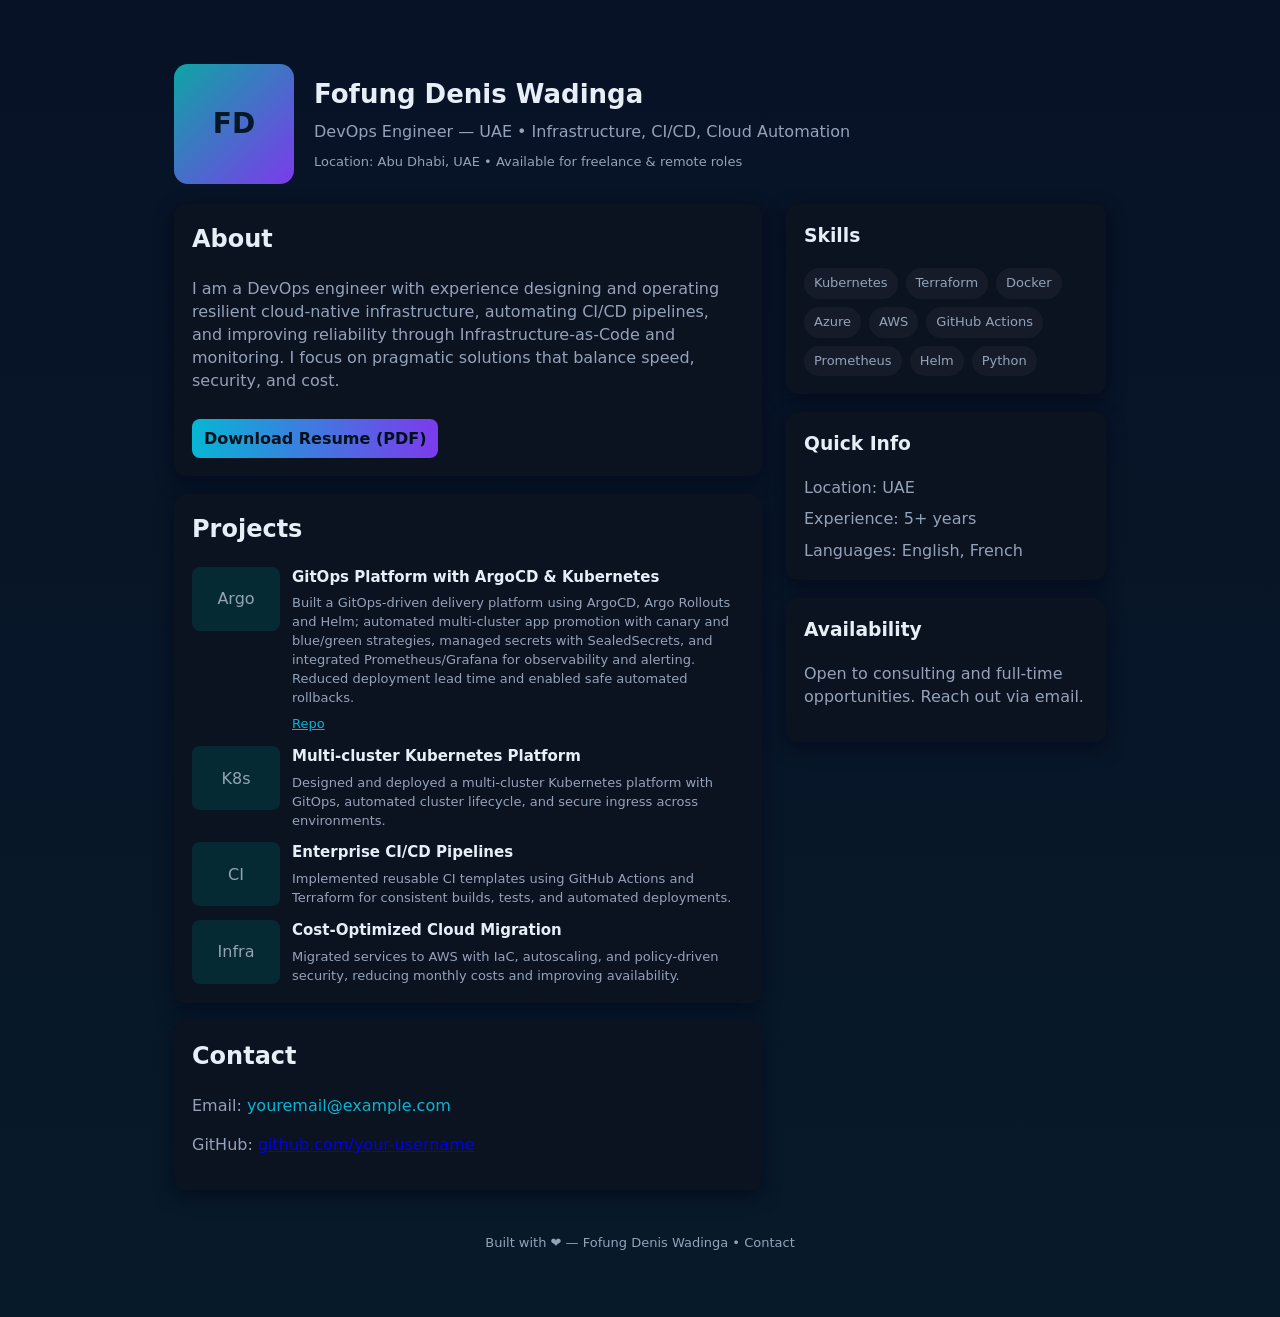
==== den-profile.html @ 2a3660de "prepare for amplify: add index redirect and readme" ====
<!doctype html>
<html lang="en">
<head>
  <meta charset="utf-8" />
  <meta name="viewport" content="width=device-width,initial-scale=1" />
  <title>Fofung Denis Wadinga — Profile</title>
  <meta name="description" content="Portfolio of Fofung Denis Wadinga — DevOps Engineer, UAE." />
  <style>
    :root{--bg:#0f1724;--card:#0b1220;--muted:#94a3b8;--accent:#06b6d4;--glass:rgba(255,255,255,0.04)}
    *{box-sizing:border-box}
    body{margin:0;font-family:Inter,Segoe UI,Roboto,system-ui,Arial;background:linear-gradient(180deg,#071226 0%,#071a2a 100%);color:#e6eef6;line-height:1.45}
    .container{max-width:980px;margin:40px auto;padding:24px}
    header{display:flex;gap:20px;align-items:center}
    .avatar{width:120px;height:120px;border-radius:14px;flex:0 0 120px;background:linear-gradient(135deg,#0ea5a4,#7c3aed);display:flex;align-items:center;justify-content:center;font-weight:700;font-size:28px;color:#041826}
    h1{margin:0;font-size:26px}
    .sub{color:var(--muted);margin-top:6px}
    .grid{display:grid;grid-template-columns:1fr 320px;gap:24px;margin-top:20px}
    .card{background:var(--card);padding:18px;border-radius:12px;box-shadow:0 6px 18px rgba(2,6,23,0.6)}
    .section{margin-bottom:18px}
    .skills{display:flex;flex-wrap:wrap;gap:8px;margin-top:10px}
    .skill{background:var(--glass);padding:6px 10px;border-radius:999px;color:var(--muted);font-size:13px}
    .projects{display:flex;flex-direction:column;gap:12px}
    .proj{display:flex;gap:12px;align-items:flex-start}
    .proj .thumb{width:88px;height:64px;border-radius:8px;background:#062a33;flex:0 0 88px;display:flex;align-items:center;justify-content:center;color:var(--muted)}
    .proj h3{margin:0;font-size:15px}
    .proj p{margin:6px 0 0;color:var(--muted);font-size:13px}
    .contact a{color:var(--accent);text-decoration:none}
    footer{margin-top:26px;text-align:center;color:var(--muted);font-size:13px}
    .download{display:inline-block;margin-top:10px;background:linear-gradient(90deg,var(--accent),#7c3aed);color:#021019;padding:8px 12px;border-radius:8px;text-decoration:none;font-weight:600}
    @media (max-width:900px){.grid{grid-template-columns:1fr}.avatar{width:96px;height:96px;font-size:22px}}
  </style>
</head>
<body>
  <div class="container">
    <header>
      <div class="avatar">FD</div>
      <div>
        <h1>Fofung Denis Wadinga</h1>
        <div class="sub">DevOps Engineer — UAE • Infrastructure, CI/CD, Cloud Automation</div>
        <div style="margin-top:10px;color:var(--muted);font-size:13px">Location: Abu Dhabi, UAE • Available for freelance & remote roles</div>
      </div>
    </header>

    <div class="grid">
      <main>
        <section class="card section">
          <h2 style="margin-top:0">About</h2>
          <p style="color:var(--muted)">I am a DevOps engineer with experience designing and operating resilient cloud-native infrastructure, automating CI/CD pipelines, and improving reliability through Infrastructure-as-Code and monitoring. I focus on pragmatic solutions that balance speed, security, and cost.</p>
          <a class="download" href="#" download>Download Resume (PDF)</a>
        </section>

        <section class="card section">
          <h2 style="margin-top:0">Projects</h2>
          <div class="projects">
            <article class="proj">
              <div class="thumb">Argo</div>
              <div>
                <h3>GitOps Platform with ArgoCD &amp; Kubernetes</h3>
                <p>Built a GitOps-driven delivery platform using ArgoCD, Argo Rollouts and Helm; automated multi-cluster app promotion with canary and blue/green strategies, managed secrets with SealedSecrets, and integrated Prometheus/Grafana for observability and alerting. Reduced deployment lead time and enabled safe automated rollbacks.</p>
                <p style="margin-top:8px"><a href="https://github.com/your-username/argo-gitops" target="_blank" style="color:var(--accent)">Repo</a></p>
              </div>
            </article>

            <article class="proj">
              <div class="thumb">K8s</div>
              <div>
                <h3>Multi-cluster Kubernetes Platform</h3>
                <p>Designed and deployed a multi-cluster Kubernetes platform with GitOps, automated cluster lifecycle, and secure ingress across environments.</p>
              </div>
            </article>

            <article class="proj">
              <div class="thumb">CI</div>
              <div>
                <h3>Enterprise CI/CD Pipelines</h3>
                <p>Implemented reusable CI templates using GitHub Actions and Terraform for consistent builds, tests, and automated deployments.</p>
              </div>
            </article>

            <article class="proj">
              <div class="thumb">Infra</div>
              <div>
                <h3>Cost-Optimized Cloud Migration</h3>
                <p>Migrated services to AWS with IaC, autoscaling, and policy-driven security, reducing monthly costs and improving availability.</p>
              </div>
            </article>
          </div>
        </section>

        <section class="card section">
          <h2 style="margin-top:0">Contact</h2>
          <p class="contact" style="color:var(--muted)">Email: <a href="mailto:youremail@example.com">youremail@example.com</a></p>
          <p style="color:var(--muted)">GitHub: <a href="https://github.com/" target="_blank">github.com/your-username</a></p>
        </section>
      </main>

      <aside>
        <div class="card section">
          <h3 style="margin-top:0">Skills</h3>
          <div class="skills">
            <span class="skill">Kubernetes</span>
            <span class="skill">Terraform</span>
            <span class="skill">Docker</span>
            <span class="skill">Azure</span>
            <span class="skill">AWS</span>
            <span class="skill">GitHub Actions</span>
            <span class="skill">Prometheus</span>
            <span class="skill">Helm</span>
            <span class="skill">Python</span>
          </div>
        </div>

        <div class="card section">
          <h3 style="margin-top:0">Quick Info</h3>
          <p style="color:var(--muted);margin:0">Location: UAE</p>
          <p style="color:var(--muted);margin:8px 0 0">Experience: 5+ years</p>
          <p style="color:var(--muted);margin:8px 0 0">Languages: English, French</p>
        </div>

        <div class="card section">
          <h3 style="margin-top:0">Availability</h3>
          <p style="color:var(--muted)">Open to consulting and full-time opportunities. Reach out via email.</p>
        </div>
      </aside>
    </div>

    <footer>
      Built with ❤️ — Fofung Denis Wadinga • <a href="mailto:youremail@example.com" style="color:var(--muted);text-decoration:none">Contact</a>
    </footer>
  </div>
</body>
</html>
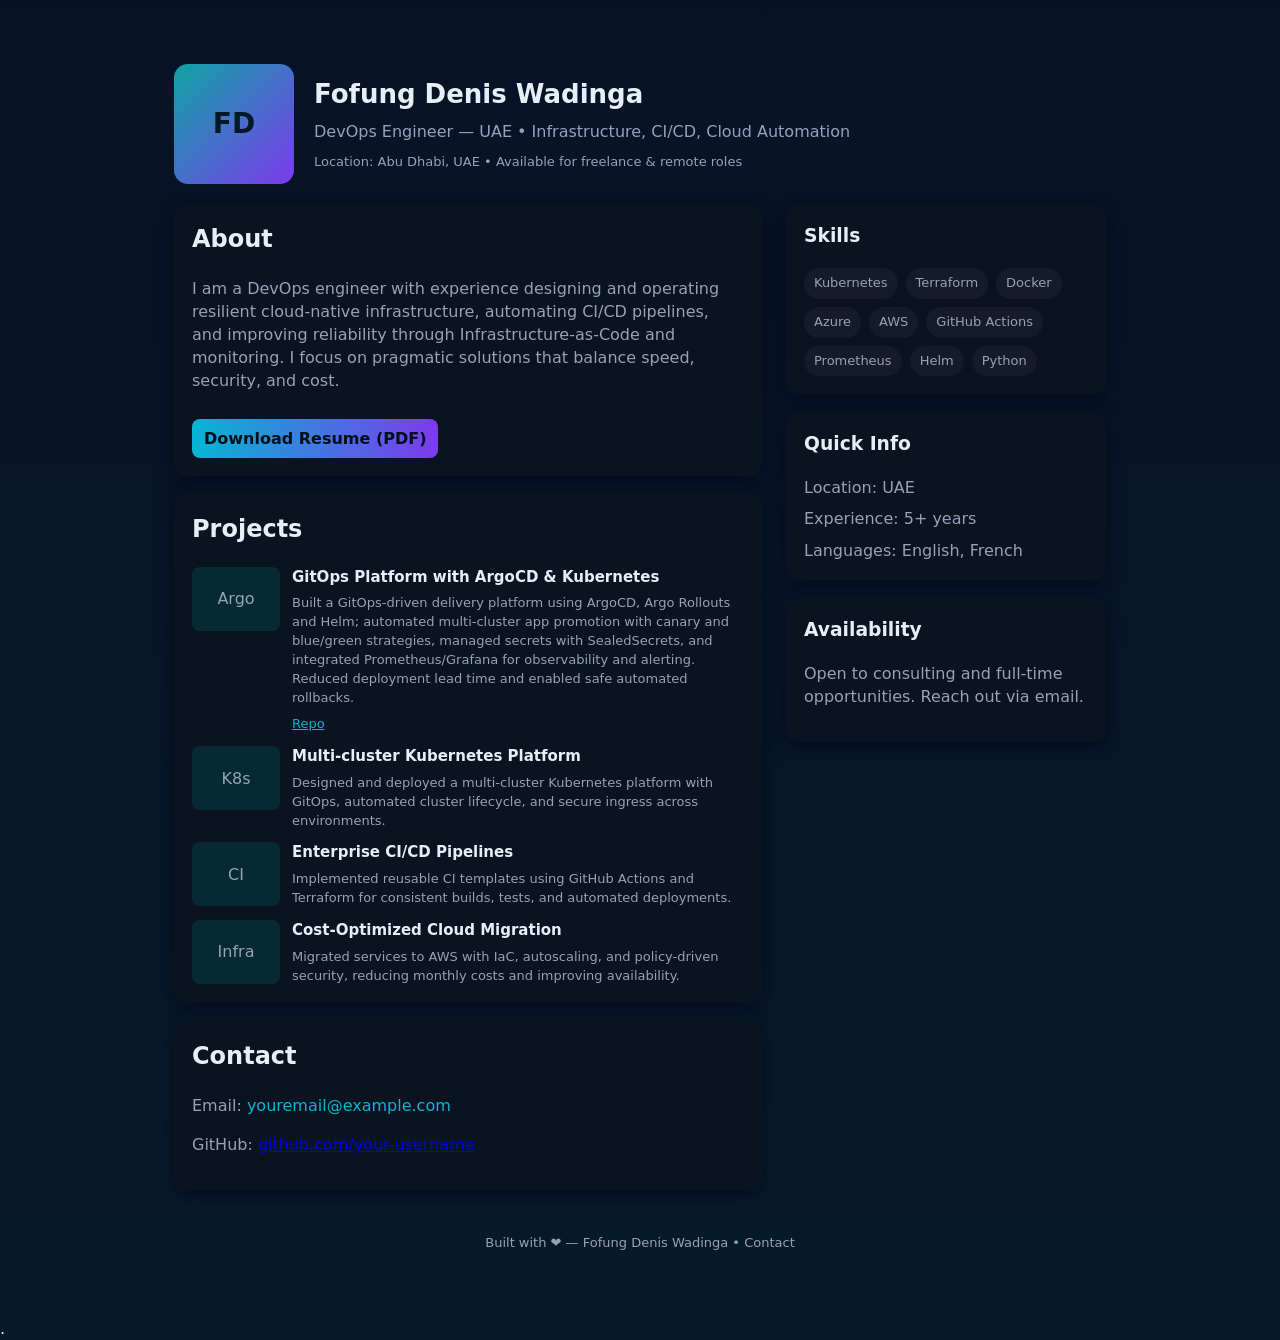
==== commit 207302e5: "modify den-profile.html" ====
--- a/den-profile.html
+++ b/den-profile.html
@@ -129,4 +129,4 @@
     </footer>
   </div>
 </body>
-</html>+</html>.
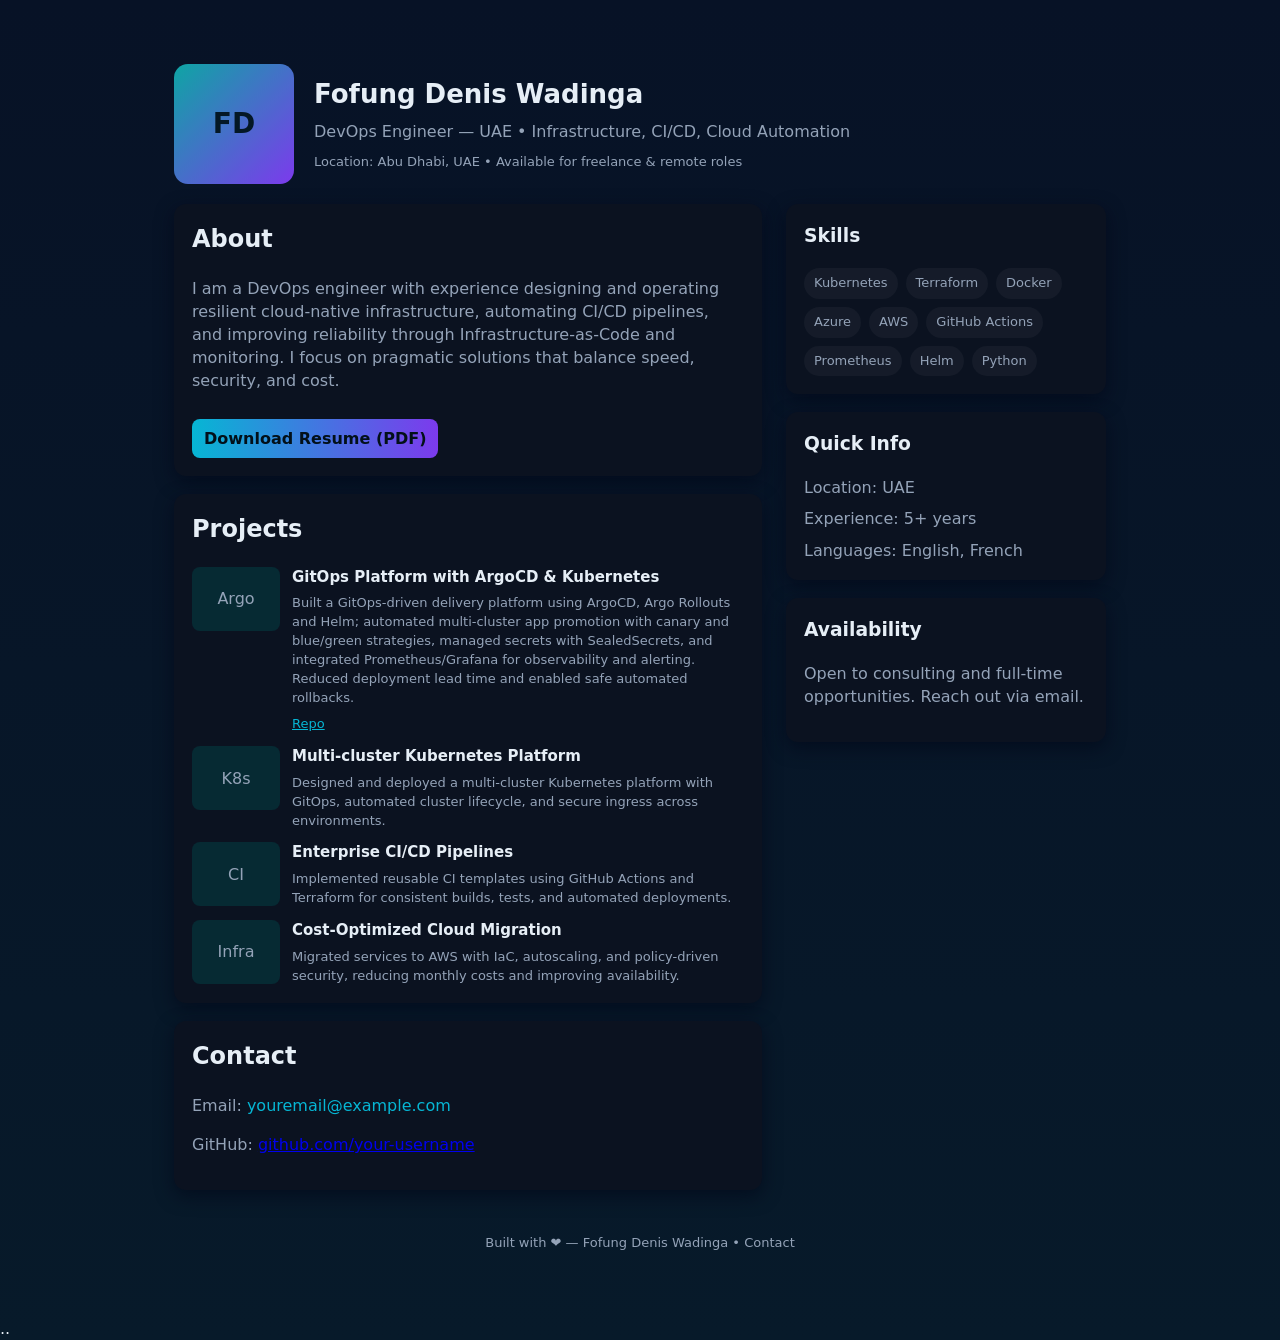
==== commit 79462976: "new line added" ====
--- a/den-profile.html
+++ b/den-profile.html
@@ -129,4 +129,4 @@
     </footer>
   </div>
 </body>
-</html>.+</html>..
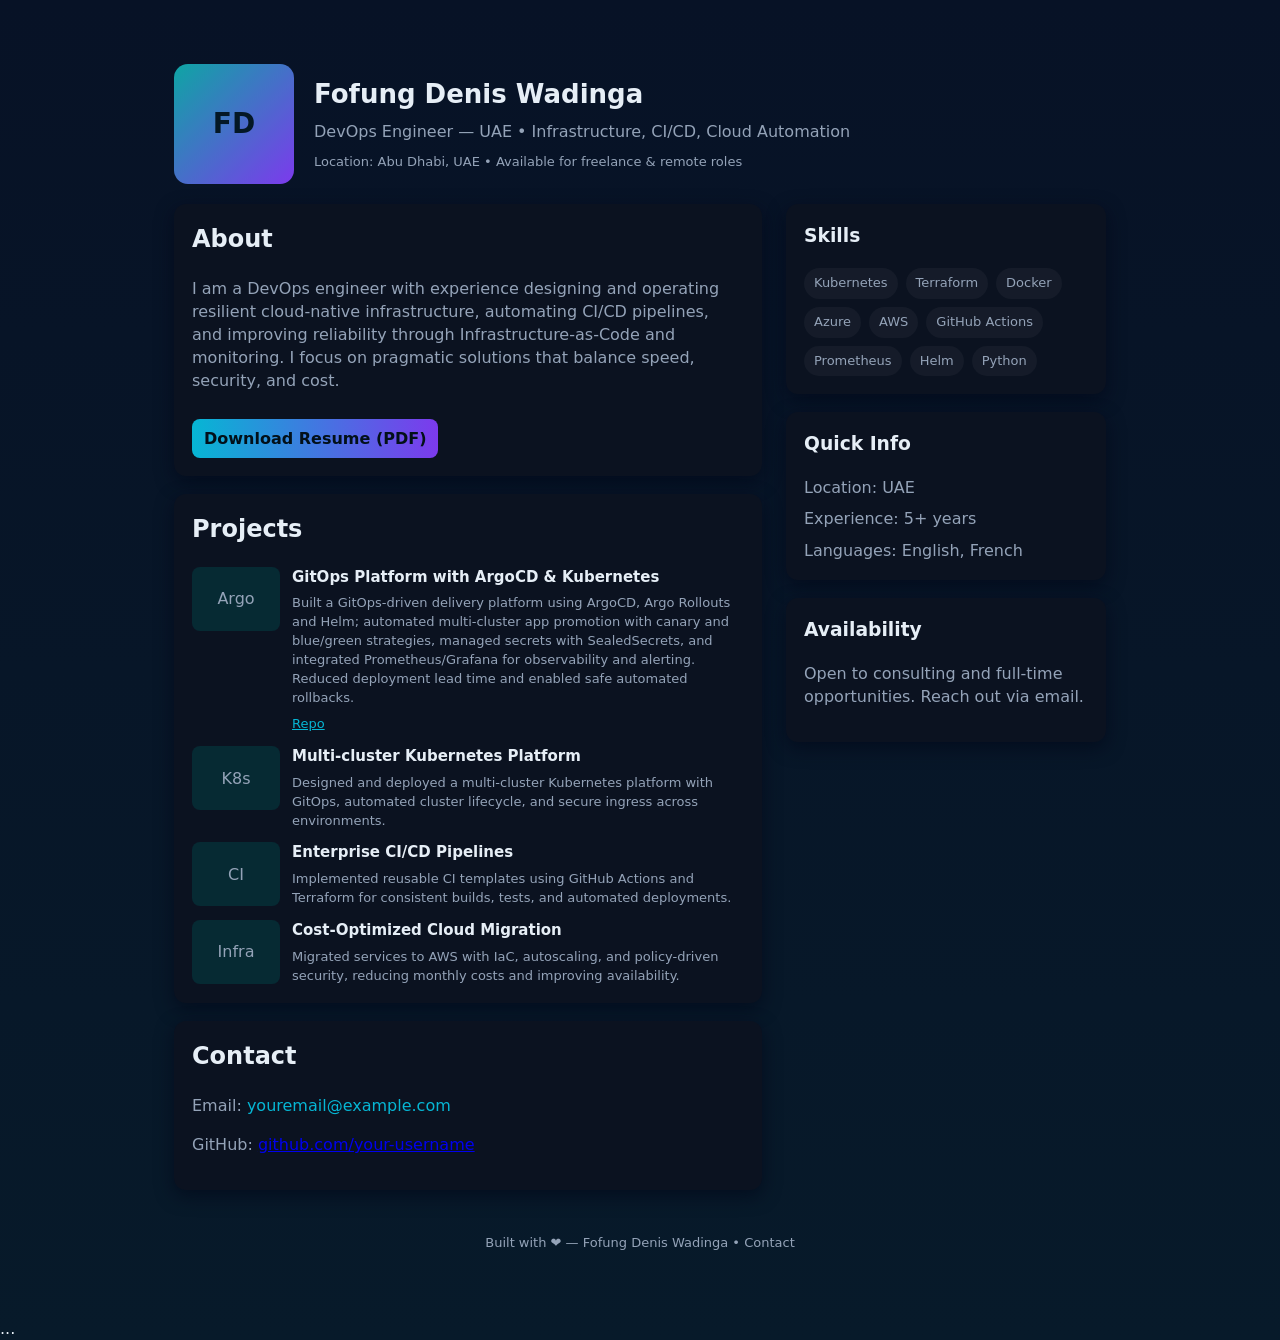
==== commit 12e3a456: "new line added" ====
--- a/den-profile.html
+++ b/den-profile.html
@@ -129,4 +129,4 @@
     </footer>
   </div>
 </body>
-</html>..+</html>...
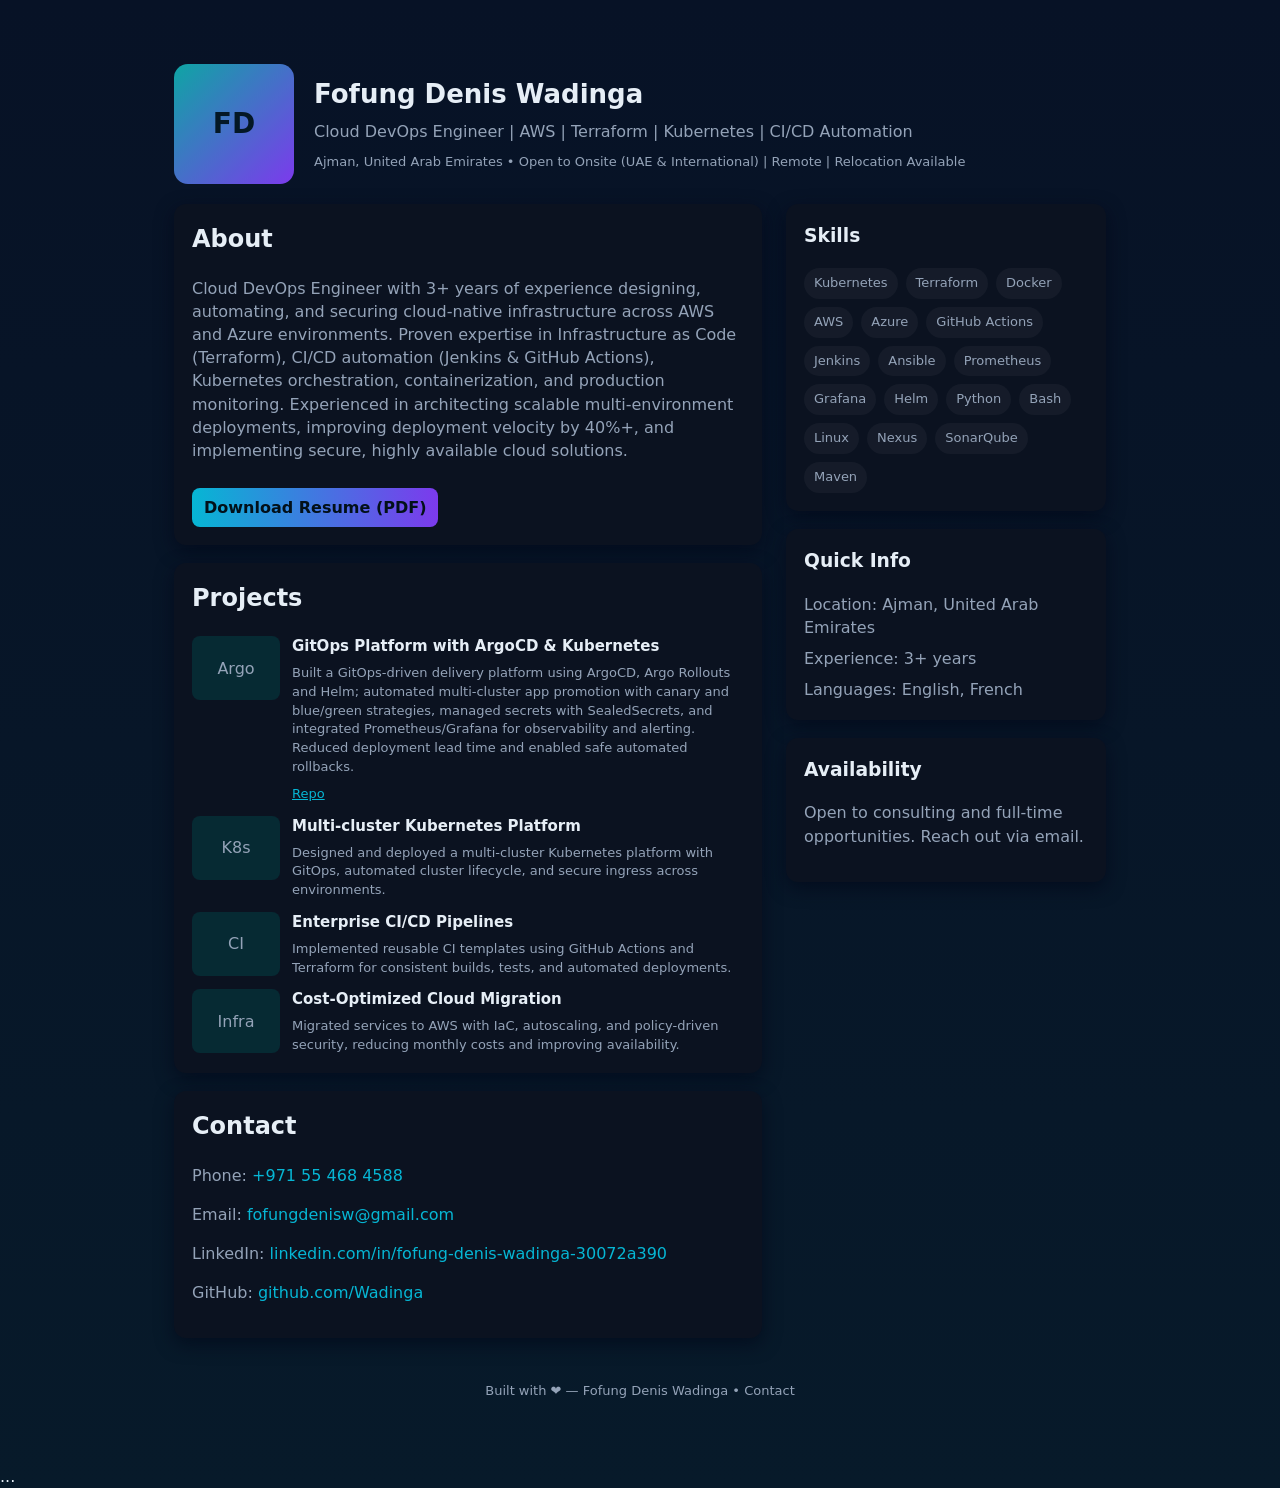
==== commit 0973f928: "Version two" ====
--- a/den-profile.html
+++ b/den-profile.html
@@ -36,8 +36,8 @@
       <div class="avatar">FD</div>
       <div>
         <h1>Fofung Denis Wadinga</h1>
-        <div class="sub">DevOps Engineer — UAE • Infrastructure, CI/CD, Cloud Automation</div>
-        <div style="margin-top:10px;color:var(--muted);font-size:13px">Location: Abu Dhabi, UAE • Available for freelance & remote roles</div>
+        <div class="sub">Cloud DevOps Engineer | AWS | Terraform | Kubernetes | CI/CD Automation</div>
+        <div style="margin-top:10px;color:var(--muted);font-size:13px">Ajman, United Arab Emirates • Open to Onsite (UAE & International) | Remote | Relocation Available</div>
       </div>
     </header>
 
@@ -45,7 +45,7 @@
       <main>
         <section class="card section">
           <h2 style="margin-top:0">About</h2>
-          <p style="color:var(--muted)">I am a DevOps engineer with experience designing and operating resilient cloud-native infrastructure, automating CI/CD pipelines, and improving reliability through Infrastructure-as-Code and monitoring. I focus on pragmatic solutions that balance speed, security, and cost.</p>
+          <p style="color:var(--muted)">Cloud DevOps Engineer with 3+ years of experience designing, automating, and securing cloud-native infrastructure across AWS and Azure environments. Proven expertise in Infrastructure as Code (Terraform), CI/CD automation (Jenkins & GitHub Actions), Kubernetes orchestration, containerization, and production monitoring. Experienced in architecting scalable multi-environment deployments, improving deployment velocity by 40%+, and implementing secure, highly available cloud solutions.</p>
           <a class="download" href="#" download>Download Resume (PDF)</a>
         </section>
 
@@ -89,8 +89,10 @@
 
         <section class="card section">
           <h2 style="margin-top:0">Contact</h2>
-          <p class="contact" style="color:var(--muted)">Email: <a href="mailto:youremail@example.com">youremail@example.com</a></p>
-          <p style="color:var(--muted)">GitHub: <a href="https://github.com/" target="_blank">github.com/your-username</a></p>
+          <p class="contact" style="color:var(--muted)">Phone: <a href="tel:+971554684588">+971 55 468 4588</a></p>
+          <p class="contact" style="color:var(--muted)">Email: <a href="mailto:fofungdenisw@gmail.com">fofungdenisw@gmail.com</a></p>
+          <p class="contact" style="color:var(--muted)">LinkedIn: <a href="https://linkedin.com/in/fofung-denis-wadinga-30072a390" target="_blank">linkedin.com/in/fofung-denis-wadinga-30072a390</a></p>
+          <p class="contact" style="color:var(--muted)">GitHub: <a href="https://github.com/Wadinga" target="_blank">github.com/Wadinga</a></p>
         </section>
       </main>
 
@@ -101,19 +103,27 @@
             <span class="skill">Kubernetes</span>
             <span class="skill">Terraform</span>
             <span class="skill">Docker</span>
+            <span class="skill">AWS</span>
             <span class="skill">Azure</span>
-            <span class="skill">AWS</span>
             <span class="skill">GitHub Actions</span>
+            <span class="skill">Jenkins</span>
+            <span class="skill">Ansible</span>
             <span class="skill">Prometheus</span>
+            <span class="skill">Grafana</span>
             <span class="skill">Helm</span>
             <span class="skill">Python</span>
+            <span class="skill">Bash</span>
+            <span class="skill">Linux</span>
+            <span class="skill">Nexus</span>
+            <span class="skill">SonarQube</span>
+            <span class="skill">Maven</span>
           </div>
         </div>
 
         <div class="card section">
           <h3 style="margin-top:0">Quick Info</h3>
-          <p style="color:var(--muted);margin:0">Location: UAE</p>
-          <p style="color:var(--muted);margin:8px 0 0">Experience: 5+ years</p>
+          <p style="color:var(--muted);margin:0">Location: Ajman, United Arab Emirates</p>
+          <p style="color:var(--muted);margin:8px 0 0">Experience: 3+ years</p>
           <p style="color:var(--muted);margin:8px 0 0">Languages: English, French</p>
         </div>
 
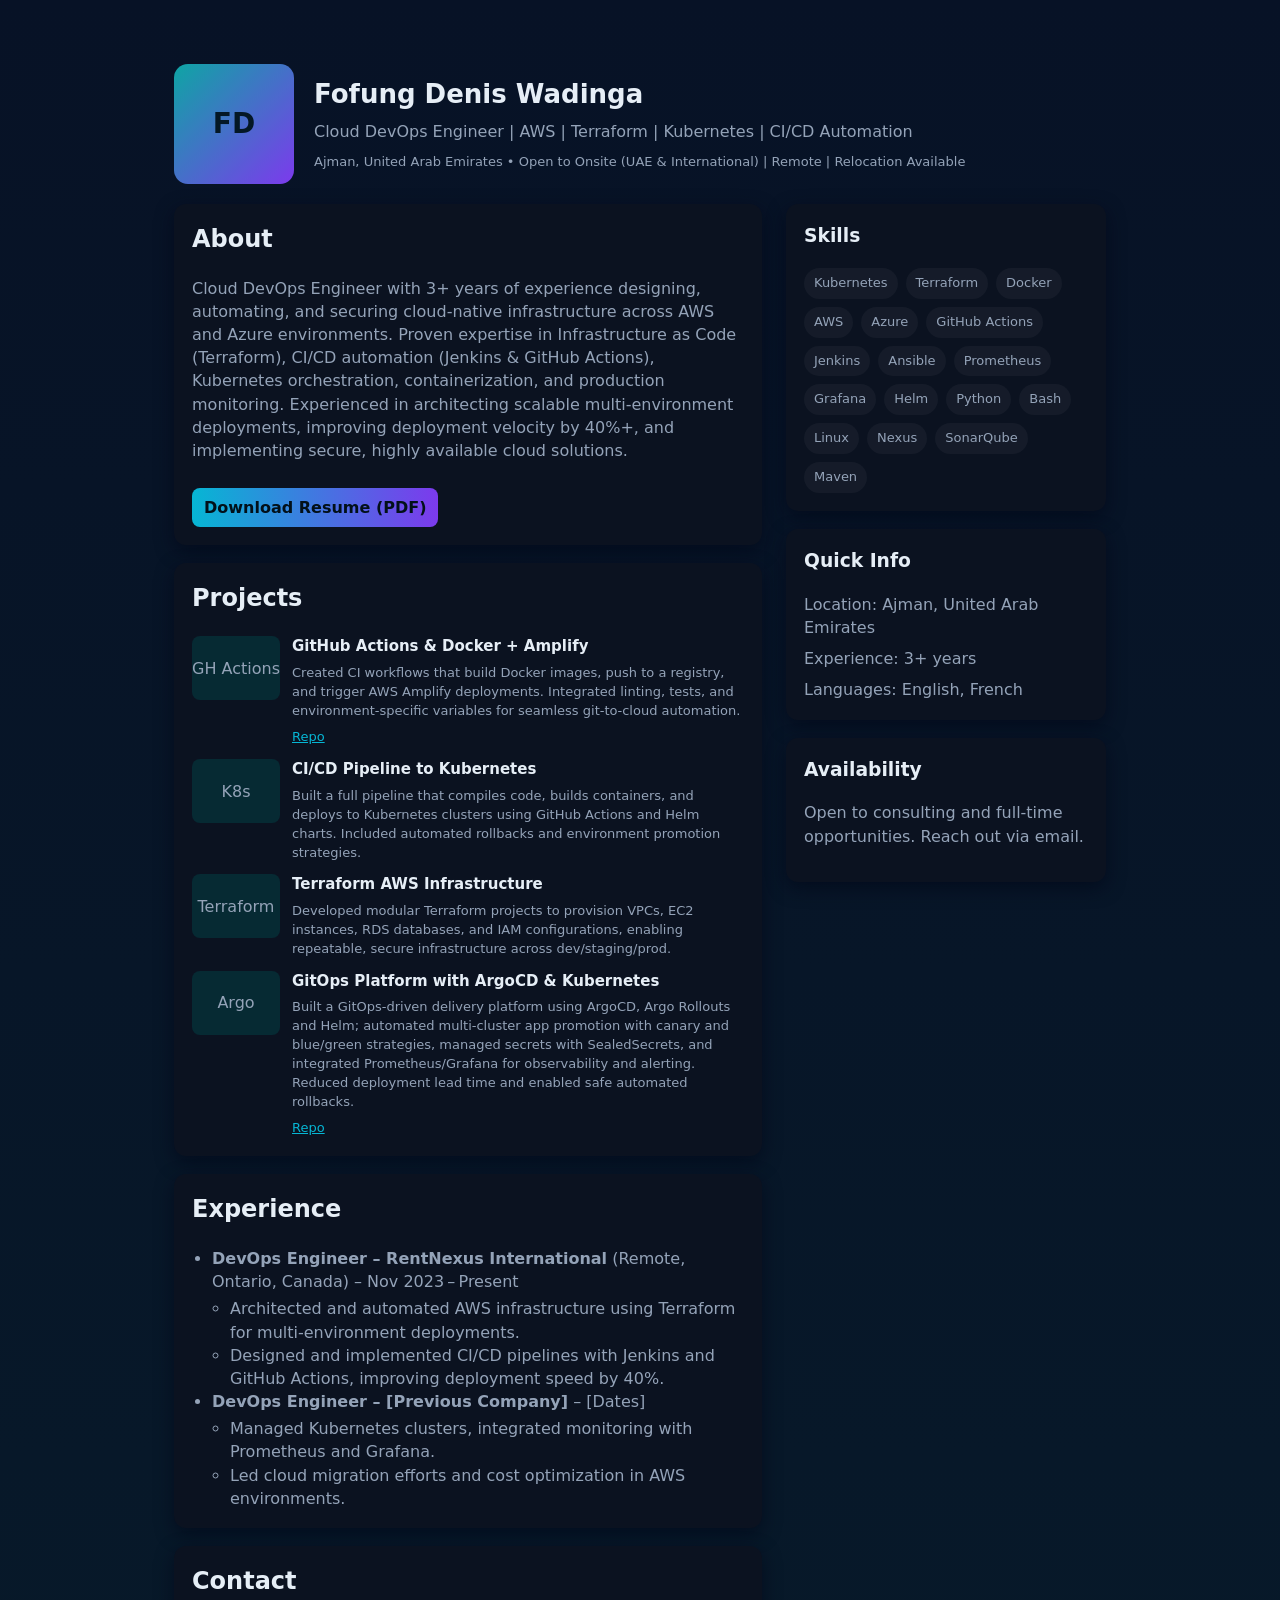
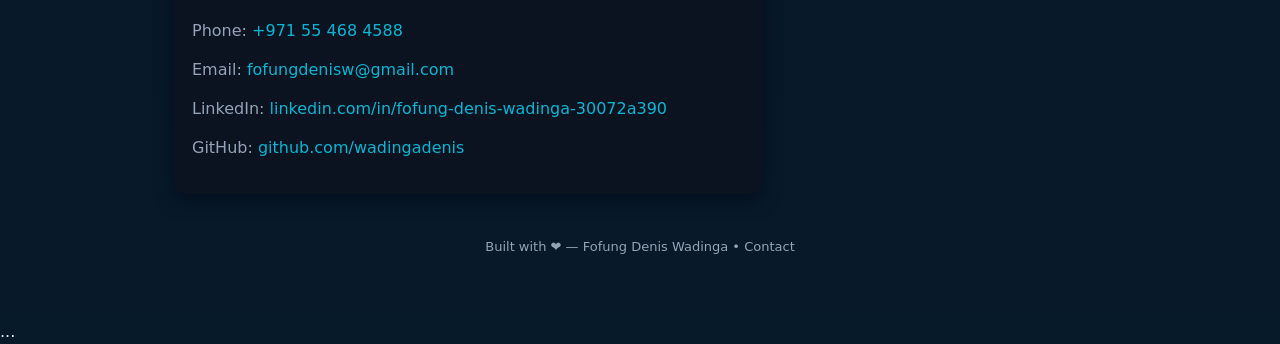
==== commit 5d706442: "Expand profile with experience, detailed projects, and correct GitHub username" ====
--- a/den-profile.html
+++ b/den-profile.html
@@ -53,38 +53,57 @@
           <h2 style="margin-top:0">Projects</h2>
           <div class="projects">
             <article class="proj">
-              <div class="thumb">Argo</div>
+              <div class="thumb">GH Actions</div>
               <div>
-                <h3>GitOps Platform with ArgoCD &amp; Kubernetes</h3>
-                <p>Built a GitOps-driven delivery platform using ArgoCD, Argo Rollouts and Helm; automated multi-cluster app promotion with canary and blue/green strategies, managed secrets with SealedSecrets, and integrated Prometheus/Grafana for observability and alerting. Reduced deployment lead time and enabled safe automated rollbacks.</p>
-                <p style="margin-top:8px"><a href="https://github.com/your-username/argo-gitops" target="_blank" style="color:var(--accent)">Repo</a></p>
+                <h3>GitHub Actions &amp; Docker + Amplify</h3>
+                <p>Created CI workflows that build Docker images, push to a registry, and trigger AWS Amplify deployments. Integrated linting, tests, and environment-specific variables for seamless git‑to‑cloud automation.</p>
+                <p style="margin-top:8px"><a href="https://github.com/wadingadenis" target="_blank" style="color:var(--accent)">Repo</a></p>
               </div>
             </article>
 
             <article class="proj">
               <div class="thumb">K8s</div>
               <div>
-                <h3>Multi-cluster Kubernetes Platform</h3>
-                <p>Designed and deployed a multi-cluster Kubernetes platform with GitOps, automated cluster lifecycle, and secure ingress across environments.</p>
+                <h3>CI/CD Pipeline to Kubernetes</h3>
+                <p>Built a full pipeline that compiles code, builds containers, and deploys to Kubernetes clusters using GitHub Actions and Helm charts. Included automated rollbacks and environment promotion strategies.</p>
               </div>
             </article>
 
             <article class="proj">
-              <div class="thumb">CI</div>
+              <div class="thumb">Terraform</div>
               <div>
-                <h3>Enterprise CI/CD Pipelines</h3>
-                <p>Implemented reusable CI templates using GitHub Actions and Terraform for consistent builds, tests, and automated deployments.</p>
+                <h3>Terraform AWS Infrastructure</h3>
+                <p>Developed modular Terraform projects to provision VPCs, EC2 instances, RDS databases, and IAM configurations, enabling repeatable, secure infrastructure across dev/staging/prod.</p>
               </div>
             </article>
 
             <article class="proj">
-              <div class="thumb">Infra</div>
+              <div class="thumb">Argo</div>
               <div>
-                <h3>Cost-Optimized Cloud Migration</h3>
-                <p>Migrated services to AWS with IaC, autoscaling, and policy-driven security, reducing monthly costs and improving availability.</p>
+                <h3>GitOps Platform with ArgoCD &amp; Kubernetes</h3>
+                <p>Built a GitOps-driven delivery platform using ArgoCD, Argo Rollouts and Helm; automated multi-cluster app promotion with canary and blue/green strategies, managed secrets with SealedSecrets, and integrated Prometheus/Grafana for observability and alerting. Reduced deployment lead time and enabled safe automated rollbacks.</p>
+                <p style="margin-top:8px"><a href="https://github.com/wadingadenis/argo-gitops" target="_blank" style="color:var(--accent)">Repo</a></p>
               </div>
             </article>
           </div>
+        </section>
+
+        <section class="card section">
+          <h2 style="margin-top:0">Experience</h2>
+          <ul style="color:var(--muted);margin:0;padding-left:20px">
+            <li><strong>DevOps Engineer – RentNexus International</strong> (Remote, Ontario, Canada) – Nov 2023 – Present
+              <ul style="margin:4px 0 0;padding-left:18px">
+                <li>Architected and automated AWS infrastructure using Terraform for multi‑environment deployments.</li>
+                <li>Designed and implemented CI/CD pipelines with Jenkins and GitHub Actions, improving deployment speed by 40%.</li>
+              </ul>
+            </li>
+            <li><strong>DevOps Engineer – [Previous Company]</strong> – [Dates]
+              <ul style="margin:4px 0 0;padding-left:18px">
+                <li>Managed Kubernetes clusters, integrated monitoring with Prometheus and Grafana.</li>
+                <li>Led cloud migration efforts and cost optimization in AWS environments.</li>
+              </ul>
+            </li>
+          </ul>
         </section>
 
         <section class="card section">
@@ -92,7 +111,7 @@
           <p class="contact" style="color:var(--muted)">Phone: <a href="tel:+971554684588">+971 55 468 4588</a></p>
           <p class="contact" style="color:var(--muted)">Email: <a href="mailto:fofungdenisw@gmail.com">fofungdenisw@gmail.com</a></p>
           <p class="contact" style="color:var(--muted)">LinkedIn: <a href="https://linkedin.com/in/fofung-denis-wadinga-30072a390" target="_blank">linkedin.com/in/fofung-denis-wadinga-30072a390</a></p>
-          <p class="contact" style="color:var(--muted)">GitHub: <a href="https://github.com/Wadinga" target="_blank">github.com/Wadinga</a></p>
+          <p class="contact" style="color:var(--muted)">GitHub: <a href="https://github.com/wadingadenis" target="_blank">github.com/wadingadenis</a></p>
         </section>
       </main>
 
@@ -135,7 +154,7 @@
     </div>
 
     <footer>
-      Built with ❤️ — Fofung Denis Wadinga • <a href="mailto:youremail@example.com" style="color:var(--muted);text-decoration:none">Contact</a>
+      Built with ❤️ — Fofung Denis Wadinga • <a href="mailto:fofungdenisw@gmail.com" style="color:var(--muted);text-decoration:none">Contact</a>
     </footer>
   </div>
 </body>
